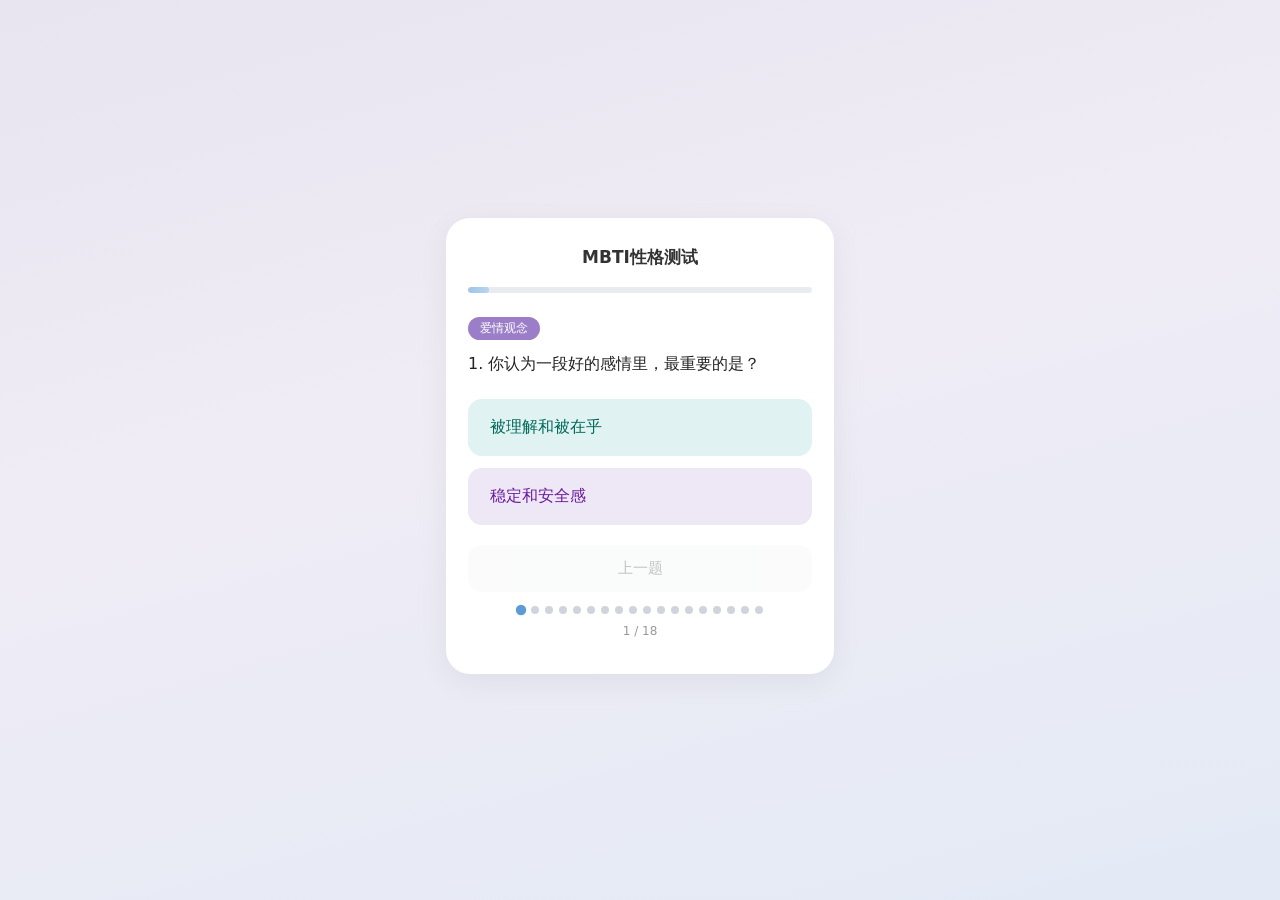
==== question.html @ 8c8fcd7d "first commit Made-with: Cursor" ====
<!DOCTYPE html>
<html lang="zh-CN">
  <head>
    <meta charset="UTF-8" />
    <meta name="viewport" content="width=device-width, initial-scale=1, viewport-fit=cover" />
    <title>MBTI性格测试</title>
    <link rel="stylesheet" href="css/common.css" />
    <style>
      .page-question {
        background: linear-gradient(165deg, #e8e4f0 0%, #f0ecf5 40%, #e3eaf5 100%);
        min-height: 100vh;
      }

      .page-question .app-shell {
        justify-content: center;
        padding: 24px 16px 32px;
      }

      .card-question {
        background: var(--bg-card);
        border-radius: var(--radius-card);
        box-shadow: var(--shadow-card);
        padding: 28px 22px 36px;
        position: relative;
      }

      .card-question__title {
        text-align: center;
        font-size: 17px;
        font-weight: 600;
        color: #333;
        margin: 0 0 18px;
      }

      .progress {
        height: 6px;
        border-radius: 999px;
        background: #e8ecf0;
        overflow: hidden;
        margin-bottom: 24px;
      }

      .progress__bar {
        height: 100%;
        border-radius: 999px;
        background: linear-gradient(90deg, #9ec5e8, #b8d4ef);
        transition: width 0.35s cubic-bezier(0.4, 0, 0.2, 1);
      }

      .category-tag {
        display: inline-block;
        font-size: 12px;
        color: #fff;
        background: #9c7ec8;
        border-radius: 999px;
        padding: 3px 12px;
        margin-bottom: 12px;
        font-weight: 500;
      }

      .card-question__q {
        font-size: 16px;
        line-height: 1.55;
        color: #222;
        margin: 0 0 22px;
        text-align: left;
      }

      .btn-stack {
        display: flex;
        flex-direction: column;
        gap: 12px;
      }

      .btn-choice {
        width: 100%;
        padding: 16px 20px;
        border-radius: var(--radius-btn);
        font-size: 16px;
        font-weight: 500;
        transition: transform 0.12s ease, background 0.15s ease, color 0.15s ease;
        border: 2px solid transparent;
        text-align: left;
      }

      .btn-choice:active {
        transform: scale(0.97);
      }

      .btn-choice--a {
        background: #e0f2f1;
        color: #00695c;
      }

      .btn-choice--a.selected {
        background: #00695c;
        color: #fff;
        border-color: #004d40;
      }

      .btn-choice--b {
        background: #ede7f6;
        color: #6a1b9a;
      }

      .btn-choice--b.selected {
        background: #6a1b9a;
        color: #fff;
        border-color: #4a148c;
      }

      .btn-prev {
        margin-top: 8px;
        width: 100%;
        padding: 14px 20px;
        border-radius: var(--radius-btn);
        font-size: 15px;
        color: #555;
        background: #f3f4f6;
        transition: background 0.15s, opacity 0.15s;
      }

      .btn-prev:disabled {
        opacity: 0.35;
        cursor: not-allowed;
      }

      .btn-submit {
        margin-top: 8px;
        width: 100%;
        padding: 14px 20px;
        border-radius: var(--radius-btn);
        font-size: 15px;
        color: #fff;
        background: var(--green-primary);
        display: none;
      }

      .btn-submit:active {
        transform: scale(0.97);
      }

      .card-question__pill-wrap {
        display: flex;
        justify-content: center;
        margin-top: 20px;
      }

      .dots {
        display: flex;
        gap: 6px;
        justify-content: center;
        margin-top: 14px;
        flex-wrap: wrap;
      }

      .dot {
        width: 8px;
        height: 8px;
        border-radius: 50%;
        background: #d0d5dd;
        transition: background 0.2s;
      }

      .dot.answered {
        background: var(--green-primary);
      }

      .dot.current {
        background: #5c9bd6;
        transform: scale(1.3);
      }

      .question-counter {
        text-align: center;
        font-size: 12px;
        color: var(--text-light);
        margin-top: 10px;
      }
    </style>
  </head>
  <body class="page-question">
    <div class="app-shell">
      <main class="card-question" aria-label="答题区域">
        <h1 class="card-question__title">MBTI性格测试</h1>
        <div class="progress" role="progressbar" aria-label="答题进度">
          <div class="progress__bar" id="progressBar"></div>
        </div>
        <div class="category-tag" id="categoryTag"></div>
        <p class="card-question__q" id="questionText"></p>
        <div class="btn-stack">
          <button type="button" class="btn-choice btn-choice--a" id="btnA"></button>
          <button type="button" class="btn-choice btn-choice--b" id="btnB"></button>
          <button type="button" class="btn-prev" id="btnPrev" disabled>上一题</button>
          <button type="button" class="btn-submit" id="btnSubmit">查看结果</button>
        </div>
        <div class="dots" id="dotsContainer"></div>
        <div class="question-counter" id="questionCounter"></div>
       
      </main>
    </div>

    <script>
      /* ─────────────── 题目数据 ─────────────── */
      const QUESTIONS = [
        // ── 爱情观念 ──
        {
          id: 1, category: '爱情观念',
          text: '1. 你认为一段好的感情里，最重要的是？',
          A: '被理解和被在乎', B: '稳定和安全感'
        },
        {
          id: 2, category: '爱情观念',
          text: '2. 如果你和对方吵架了，你会怎么做？',
          A: '当下说清楚，冷战不超过一天', B: '需要冷静一下再聊'
        },
        {
          id: 3, category: '爱情观念',
          text: '3. 你更倾向于选择？',
          A: '一个很爱你但你没感觉的人', B: '一个你很爱但对方没那么爱你的人'
        },
        {
          id: 4, category: '爱情观念',
          text: '4. 约会时对方临时有事取消，你会？',
          A: '有点失落但理解，想下次再约', B: '有点生气，需要对方补偿'
        },
        {
          id: 5, category: '爱情观念',
          text: '5. 你觉得恋爱中保持一定的独立空间重要吗？',
          A: '非常重要，距离感是健康的', B: '不重要，恋爱了就该黏在一起'
        },
        {
          id: 6, category: '爱情观念',
          text: '6. 对方触碰了你的底线但道歉了，你会？',
          A: '可以给一次机会', B: '没有下次'
        },
        // ── 三观 ──
        {
          id: 7, category: '三观',
          text: '7. 你觉得一个人最大的成功是？',
          A: '家庭幸福、心态平和', B: '事业有成、经济自由'
        },
        {
          id: 8, category: '三观',
          text: '8. 你更愿意过什么样的生活？',
          A: '稳定安逸，早九晚六', B: '有挑战性，愿意为梦想折腾'
        },
        {
          id: 9, category: '三观',
          text: '9. 如果你听到有人在背后说另一个朋友的坏话，你会？',
          A: '不参与也不传，但也听听', B: '直接打断，提醒对方'
        },
        {
          id: 10, category: '三观',
          text: '10. 你认为"面子"重要吗？',
          A: '不重要，做自己就好', B: '重要，有些事不能让步'
        },
        {
          id: 11, category: '三观',
          text: '11. 你更愿意把时间花在？',
          A: '提升自己、学习新东西', B: '维护关系、多陪身边人'
        },
        {
          id: 12, category: '三观',
          text: '12. 如果朋友找你借了一笔钱很久没还，你会？',
          A: '直接问他', B: '等他主动提，不太好意思催'
        },
        // ── 家庭观念 ──
        {
          id: 13, category: '家庭观念',
          text: '13. 你以后想要孩子吗？',
          A: '想要（1个或多个）', B: '不想要 / 不确定'
        },
        {
          id: 14, category: '家庭观念',
          text: '14. 你理想的婚后生活是？',
          A: '和双方父母保持一定距离，单独住', B: '能和父母住在一起更温馨'
        },
        {
          id: 15, category: '家庭观念',
          text: '15. 春节 / 长假你更倾向于？',
          A: '回老家陪父母', B: '和伴侣出去旅游'
        },
        {
          id: 16, category: '家庭观念',
          text: '16. 关于做饭和做家务，你觉得应该是？',
          A: '两个人共同分担', B: '有一方多承担一些也没关系'
        },
        {
          id: 17, category: '家庭观念',
          text: '17. 对方家里有什么事需要用钱，你会？',
          A: '尽力帮忙，不分你我', B: '可以帮，但要量力而行'
        },
        {
          id: 18, category: '家庭观念',
          text: '18. 如果你和伴侣对未来规划出现分歧，你会？',
          A: '妥协一部分，努力磨合', B: '坚持自己的底线，分歧不能忍'
        },
      ];

      /* ─────────────── 状态 ─────────────── */
      const TOTAL   = QUESTIONS.length;
      const answers = new Array(TOTAL).fill(null); // null | 'A' | 'B'
      let cur = 0;

      /* ─────────────── DOM ─────────────── */
      const $ = id => document.getElementById(id);
      const progressBar   = $('progressBar');
      const categoryTag   = $('categoryTag');
      const questionText  = $('questionText');
      const btnA          = $('btnA');
      const btnB          = $('btnB');
      const btnPrev       = $('btnPrev');
      const btnSubmit     = $('btnSubmit');
      const dotsContainer = $('dotsContainer');
      const questionCounter = $('questionCounter');

      /* ─────────────── 渲染进度点 ─────────────── */
      function buildDots() {
        dotsContainer.innerHTML = '';
        QUESTIONS.forEach((_, i) => {
          const d = document.createElement('div');
          d.className = 'dot';
          dotsContainer.appendChild(d);
        });
      }

      function refreshDots() {
        const dots = dotsContainer.querySelectorAll('.dot');
        dots.forEach((d, i) => {
          d.className = 'dot';
          if (answers[i] !== null) d.classList.add('answered');
          if (i === cur)            d.classList.add('current');
        });
      }

      /* ─────────────── 渲染当前题目 ─────────────── */
      function render() {
        const pct = Math.round(((cur + 1) / TOTAL) * 100);
        progressBar.style.width = pct + '%';

        const q = QUESTIONS[cur];
        questionText.textContent = q.text;
        btnA.textContent = q.A;
        btnB.textContent = q.B;

        // 分类标签
        categoryTag.textContent = q.category;

        // 选中高亮
        btnA.classList.toggle('selected', answers[cur] === 'A');
        btnB.classList.toggle('selected', answers[cur] === 'B');

        btnPrev.disabled = cur === 0;

        // 最后一题且已作答 → 显示提交按钮
        btnSubmit.style.display = (cur === TOTAL - 1 && answers[cur] !== null) ? 'block' : 'none';

        questionCounter.textContent = `${cur + 1} / ${TOTAL}`;
        refreshDots();
      }

      /* ─────────────── 选择答案 ─────────────── */
      function pick(value) {
        answers[cur] = value;
        render();
        if (cur < TOTAL - 1) {
          cur++;
          render();
        }
      }

      /* ─────────────── 事件绑定 ─────────────── */
      btnA.addEventListener('click', () => pick('A'));
      btnB.addEventListener('click', () => pick('B'));
      btnPrev.addEventListener('click', () => {
        if (cur > 0) { cur--; render(); }
      });
      btnSubmit.addEventListener('click', () => {
        localStorage.setItem('mbti_answers', JSON.stringify(answers));
        window.location.href = 'result.html';
      });

      /* ─────────────── 启动 ─────────────── */
      localStorage.removeItem('mbti_answers');
      localStorage.removeItem('mbti_done');

      buildDots();
      render();
    </script>
  </body>
</html>
---- css/common.css ----
/* MBTI / SBTI 测试 — 共享变量与基础样式 */
:root {
  --bg-page: #f5f6f8;
  --bg-card: #ffffff;
  --green-primary: #43a047;
  --green-soft: #e8f5e9;
  --text-main: #1a1a1a;
  --text-muted: #666666;
  --text-light: #999999;
  --radius-card: 24px;
  --radius-btn: 14px;
  --shadow-card: 0 8px 32px rgba(0, 0, 0, 0.06);
  --shadow-pill: 0 2px 8px rgba(0, 0, 0, 0.08);
  --font-sans: system-ui, -apple-system, "PingFang SC", "Hiragino Sans GB",
    "Microsoft YaHei", sans-serif;
  --font-hand: "Ma Shan Zheng", "STKaiti", "Kaiti SC", "KaiTi", cursive;
  --font-serif-title: "Noto Serif SC", "Songti SC", "SimSun", serif;
}

*,
*::before,
*::after {
  box-sizing: border-box;
}

body {
  margin: 0;
  min-height: 100vh;
  font-family: var(--font-sans);
  color: var(--text-main);
  -webkit-font-smoothing: antialiased;
}

a {
  color: inherit;
  text-decoration: none;
}

button {
  font-family: inherit;
  cursor: pointer;
  border: none;
}

.app-shell {
  max-width: 420px;
  margin: 0 auto;
  min-height: 100vh;
  padding: 16px;
  display: flex;
  flex-direction: column;
  align-items: stretch;
}

.pill-tag {
  display: inline-block;
  padding: 6px 14px;
  font-size: 12px;
  color: var(--text-muted);
  background: #fff;
  border: 1px solid #e8e8e8;
  border-radius: 999px;
  box-shadow: var(--shadow-pill);
}
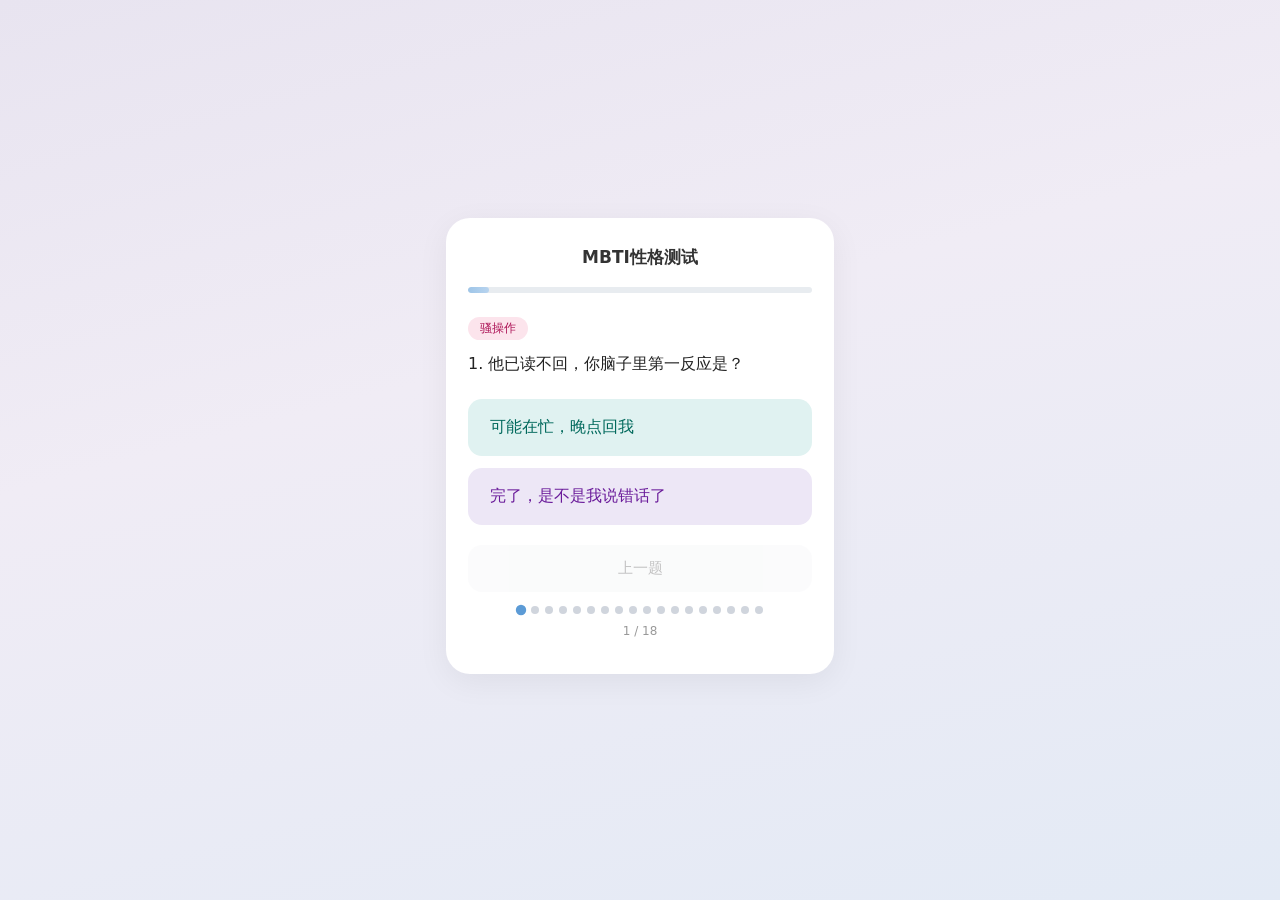
==== commit 97c319d9: "更新题目：换成骚气风格，增加骚操作/感情观/日常发疯三大分类 Made-with: Cursor" ====
--- a/question.html
+++ b/question.html
@@ -50,8 +50,6 @@
       .category-tag {
         display: inline-block;
         font-size: 12px;
-        color: #fff;
-        background: #9c7ec8;
         border-radius: 999px;
         padding: 3px 12px;
         margin-bottom: 12px;
@@ -203,98 +201,98 @@
     <script>
       /* ─────────────── 题目数据 ─────────────── */
       const QUESTIONS = [
-        // ── 爱情观念 ──
-        {
-          id: 1, category: '爱情观念',
-          text: '1. 你认为一段好的感情里，最重要的是？',
-          A: '被理解和被在乎', B: '稳定和安全感'
-        },
-        {
-          id: 2, category: '爱情观念',
-          text: '2. 如果你和对方吵架了，你会怎么做？',
-          A: '当下说清楚，冷战不超过一天', B: '需要冷静一下再聊'
-        },
-        {
-          id: 3, category: '爱情观念',
-          text: '3. 你更倾向于选择？',
-          A: '一个很爱你但你没感觉的人', B: '一个你很爱但对方没那么爱你的人'
-        },
-        {
-          id: 4, category: '爱情观念',
-          text: '4. 约会时对方临时有事取消，你会？',
-          A: '有点失落但理解，想下次再约', B: '有点生气，需要对方补偿'
-        },
-        {
-          id: 5, category: '爱情观念',
-          text: '5. 你觉得恋爱中保持一定的独立空间重要吗？',
-          A: '非常重要，距离感是健康的', B: '不重要，恋爱了就该黏在一起'
-        },
-        {
-          id: 6, category: '爱情观念',
-          text: '6. 对方触碰了你的底线但道歉了，你会？',
-          A: '可以给一次机会', B: '没有下次'
-        },
-        // ── 三观 ──
-        {
-          id: 7, category: '三观',
-          text: '7. 你觉得一个人最大的成功是？',
-          A: '家庭幸福、心态平和', B: '事业有成、经济自由'
-        },
-        {
-          id: 8, category: '三观',
-          text: '8. 你更愿意过什么样的生活？',
-          A: '稳定安逸，早九晚六', B: '有挑战性，愿意为梦想折腾'
-        },
-        {
-          id: 9, category: '三观',
-          text: '9. 如果你听到有人在背后说另一个朋友的坏话，你会？',
-          A: '不参与也不传，但也听听', B: '直接打断，提醒对方'
-        },
-        {
-          id: 10, category: '三观',
-          text: '10. 你认为"面子"重要吗？',
-          A: '不重要，做自己就好', B: '重要，有些事不能让步'
-        },
-        {
-          id: 11, category: '三观',
-          text: '11. 你更愿意把时间花在？',
-          A: '提升自己、学习新东西', B: '维护关系、多陪身边人'
-        },
-        {
-          id: 12, category: '三观',
-          text: '12. 如果朋友找你借了一笔钱很久没还，你会？',
-          A: '直接问他', B: '等他主动提，不太好意思催'
-        },
-        // ── 家庭观念 ──
-        {
-          id: 13, category: '家庭观念',
-          text: '13. 你以后想要孩子吗？',
-          A: '想要（1个或多个）', B: '不想要 / 不确定'
-        },
-        {
-          id: 14, category: '家庭观念',
-          text: '14. 你理想的婚后生活是？',
-          A: '和双方父母保持一定距离，单独住', B: '能和父母住在一起更温馨'
-        },
-        {
-          id: 15, category: '家庭观念',
-          text: '15. 春节 / 长假你更倾向于？',
-          A: '回老家陪父母', B: '和伴侣出去旅游'
-        },
-        {
-          id: 16, category: '家庭观念',
-          text: '16. 关于做饭和做家务，你觉得应该是？',
-          A: '两个人共同分担', B: '有一方多承担一些也没关系'
-        },
-        {
-          id: 17, category: '家庭观念',
-          text: '17. 对方家里有什么事需要用钱，你会？',
-          A: '尽力帮忙，不分你我', B: '可以帮，但要量力而行'
-        },
-        {
-          id: 18, category: '家庭观念',
-          text: '18. 如果你和伴侣对未来规划出现分歧，你会？',
-          A: '妥协一部分，努力磨合', B: '坚持自己的底线，分歧不能忍'
+        // ── 骚操作 ──
+        {
+          id: 1, category: '骚操作',
+          text: '1. 他已读不回，你脑子里第一反应是？',
+          A: '可能在忙，晚点回我', B: '完了，是不是我说错话了'
+        },
+        {
+          id: 2, category: '骚操作',
+          text: '2. 你发了一条超精心修图的朋友圈，结果点赞数只有 3 个，你会？',
+          A: '无所谓，反正我自己开心', B: '删掉，这图配不上我的颜值'
+        },
+        {
+          id: 3, category: '骚操作',
+          text: '3. 和暧昧对象聊天到深夜，他说"困了先睡了"，你会？',
+          A: '回个晚安，继续刷剧', B: '盯着对话框等，想他到底睡了没'
+        },
+        {
+          id: 4, category: '骚操作',
+          text: '4. 他发了个朋友圈，和一个你不认识的异性的合照，你会？',
+          A: '点个赞表情包，心里记下这名字', B: '评论区打字又删，删了又打'
+        },
+        {
+          id: 5, category: '骚操作',
+          text: '5. 他主动找你说了一句话，你回完之后等了很久没下文，你会？',
+          A: '不等了，该干嘛干嘛', B: '开始后悔是不是不该回那么短'
+        },
+        {
+          id: 6, category: '骚操作',
+          text: '6. 吵架的时候，你最常做的事是？',
+          A: '疯狂打字发消息，写小作文', B: '不说话，等对方先道歉'
+        },
+        // ── 感情观 ──
+        {
+          id: 7, category: '感情观',
+          text: '7. 你觉得恋爱里最不能忍的是什么？',
+          A: '冷暴力，读完不回', B: '翻旧账，吵架拿前任说事'
+        },
+        {
+          id: 8, category: '感情观',
+          text: '8. 你更喜欢什么样的追求方式？',
+          A: '直接带我去吃好吃的，别墨迹', B: '慢慢来，先聊一个月再说'
+        },
+        {
+          id: 9, category: '感情观',
+          text: '9. 对方没有秒回你消息时，你会？',
+          A: '该干嘛干嘛，不当回事', B: '打开对话框看三遍，想他干嘛去了'
+        },
+        {
+          id: 10, category: '感情观',
+          text: '10. 如果你发现男朋友给别的女生朋友圈点赞了，你会？',
+          A: '当没看见，反正就一个赞', B: '去翻那女生是谁，到底什么关系'
+        },
+        {
+          id: 11, category: '感情观',
+          text: '11. 你觉得"舔"这个字对你来说？',
+          A: '绝对不舔，谁先认真谁输', B: '遇到对的可以舔，不丢人'
+        },
+        {
+          id: 12, category: '感情观',
+          text: '12. 分手之后，你会？',
+          A: '拉黑删除清空，快速翻篇', B: '保留联系方式，偶尔偷看动态'
+        },
+        // ── 日常发疯 ──
+        {
+          id: 13, category: '日常发疯',
+          text: '13. 周末你一个人在家，你通常会？',
+          A: '看书学习提升自己', B: '点外卖刷剧躺一天'
+        },
+        {
+          id: 14, category: '日常发疯',
+          text: '14. 你最受不了哪种室友？',
+          A: '带异性回来过夜还不说', B: '用你东西不打招呼，用完不还'
+        },
+        {
+          id: 15, category: '日常发疯',
+          text: '15. 你妈在亲戚面前说你的黑历史，你会？',
+          A: '笑着配合，回头再说', B: '当场黑脸，拉她到一边说'
+        },
+        {
+          id: 16, category: '日常发疯',
+          text: '16. 在群里有人阴阳怪气你，你通常怎么应对？',
+          A: '不回复，心里拉黑他', B: '直接怼回去，别惹我'
+        },
+        {
+          id: 17, category: '日常发疯',
+          text: '17. 你在朋友圈发自拍，闺蜜评论区说"丑死了"，你会？',
+          A: '怼回去：滚，你才丑', B: '当她开玩笑，笑着骂一句'
+        },
+        {
+          id: 18, category: '日常发疯',
+          text: '18. 你觉得自己本质上是个？',
+          A: '外表高冷，内心想很多', B: '纯粹搞笑女，疯疯癫癫的那种'
         },
       ];
 
@@ -344,8 +342,16 @@
         btnA.textContent = q.A;
         btnB.textContent = q.B;
 
-        // 分类标签
+        // 分类标签颜色
+        var catColorMap = {
+          '骚操作':  { bg: '#fce4ec', color: '#ad1457' },
+          '感情观':  { bg: '#ede7f6', color: '#6a1b9a' },
+          '日常发疯':{ bg: '#e8f5e9', color: '#2e7d32' }
+        };
+        var catStyle = catColorMap[q.category] || { bg: '#9c7ec8', color: '#fff' };
         categoryTag.textContent = q.category;
+        categoryTag.style.background = catStyle.bg;
+        categoryTag.style.color = catStyle.color;
 
         // 选中高亮
         btnA.classList.toggle('selected', answers[cur] === 'A');
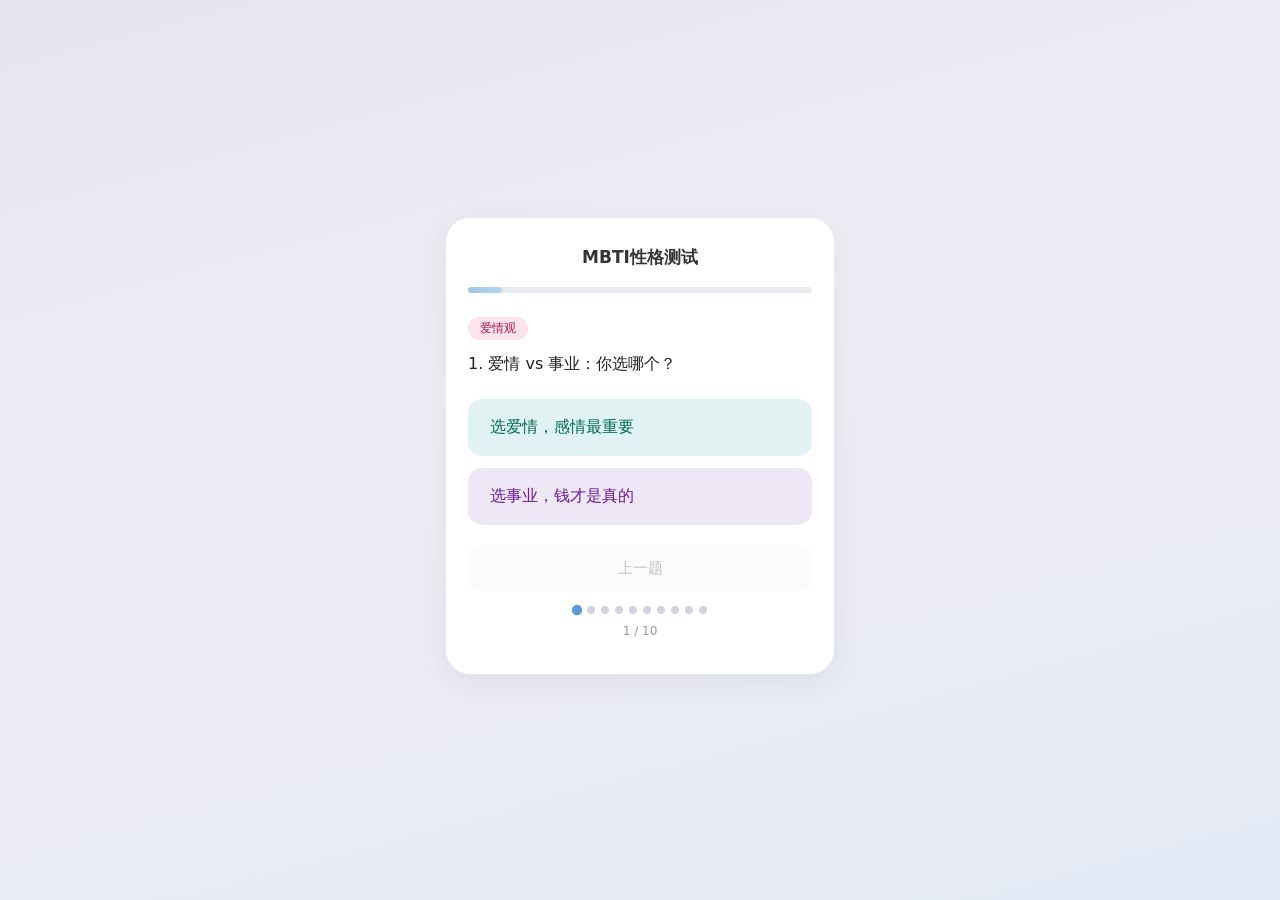
==== commit e7cf5bc2: "更新题目：换成童锦程风格的10道爱情观选择题 Made-with: Cursor" ====
--- a/question.html
+++ b/question.html
@@ -201,98 +201,55 @@
     <script>
       /* ─────────────── 题目数据 ─────────────── */
       const QUESTIONS = [
-        // ── 骚操作 ──
-        {
-          id: 1, category: '骚操作',
-          text: '1. 他已读不回，你脑子里第一反应是？',
-          A: '可能在忙，晚点回我', B: '完了，是不是我说错话了'
-        },
-        {
-          id: 2, category: '骚操作',
-          text: '2. 你发了一条超精心修图的朋友圈，结果点赞数只有 3 个，你会？',
-          A: '无所谓，反正我自己开心', B: '删掉，这图配不上我的颜值'
-        },
-        {
-          id: 3, category: '骚操作',
-          text: '3. 和暧昧对象聊天到深夜，他说"困了先睡了"，你会？',
-          A: '回个晚安，继续刷剧', B: '盯着对话框等，想他到底睡了没'
-        },
-        {
-          id: 4, category: '骚操作',
-          text: '4. 他发了个朋友圈，和一个你不认识的异性的合照，你会？',
-          A: '点个赞表情包，心里记下这名字', B: '评论区打字又删，删了又打'
-        },
-        {
-          id: 5, category: '骚操作',
-          text: '5. 他主动找你说了一句话，你回完之后等了很久没下文，你会？',
-          A: '不等了，该干嘛干嘛', B: '开始后悔是不是不该回那么短'
-        },
-        {
-          id: 6, category: '骚操作',
-          text: '6. 吵架的时候，你最常做的事是？',
-          A: '疯狂打字发消息，写小作文', B: '不说话，等对方先道歉'
-        },
-        // ── 感情观 ──
-        {
-          id: 7, category: '感情观',
-          text: '7. 你觉得恋爱里最不能忍的是什么？',
-          A: '冷暴力，读完不回', B: '翻旧账，吵架拿前任说事'
-        },
-        {
-          id: 8, category: '感情观',
-          text: '8. 你更喜欢什么样的追求方式？',
-          A: '直接带我去吃好吃的，别墨迹', B: '慢慢来，先聊一个月再说'
-        },
-        {
-          id: 9, category: '感情观',
-          text: '9. 对方没有秒回你消息时，你会？',
-          A: '该干嘛干嘛，不当回事', B: '打开对话框看三遍，想他干嘛去了'
-        },
-        {
-          id: 10, category: '感情观',
-          text: '10. 如果你发现男朋友给别的女生朋友圈点赞了，你会？',
-          A: '当没看见，反正就一个赞', B: '去翻那女生是谁，到底什么关系'
-        },
-        {
-          id: 11, category: '感情观',
-          text: '11. 你觉得"舔"这个字对你来说？',
-          A: '绝对不舔，谁先认真谁输', B: '遇到对的可以舔，不丢人'
-        },
-        {
-          id: 12, category: '感情观',
-          text: '12. 分手之后，你会？',
-          A: '拉黑删除清空，快速翻篇', B: '保留联系方式，偶尔偷看动态'
-        },
-        // ── 日常发疯 ──
-        {
-          id: 13, category: '日常发疯',
-          text: '13. 周末你一个人在家，你通常会？',
-          A: '看书学习提升自己', B: '点外卖刷剧躺一天'
-        },
-        {
-          id: 14, category: '日常发疯',
-          text: '14. 你最受不了哪种室友？',
-          A: '带异性回来过夜还不说', B: '用你东西不打招呼，用完不还'
-        },
-        {
-          id: 15, category: '日常发疯',
-          text: '15. 你妈在亲戚面前说你的黑历史，你会？',
-          A: '笑着配合，回头再说', B: '当场黑脸，拉她到一边说'
-        },
-        {
-          id: 16, category: '日常发疯',
-          text: '16. 在群里有人阴阳怪气你，你通常怎么应对？',
-          A: '不回复，心里拉黑他', B: '直接怼回去，别惹我'
-        },
-        {
-          id: 17, category: '日常发疯',
-          text: '17. 你在朋友圈发自拍，闺蜜评论区说"丑死了"，你会？',
-          A: '怼回去：滚，你才丑', B: '当她开玩笑，笑着骂一句'
-        },
-        {
-          id: 18, category: '日常发疯',
-          text: '18. 你觉得自己本质上是个？',
-          A: '外表高冷，内心想很多', B: '纯粹搞笑女，疯疯癫癫的那种'
+        {
+          id: 1, category: '爱情观',
+          text: '1. 爱情 vs 事业：你选哪个？',
+          A: '选爱情，感情最重要', B: '选事业，钱才是真的'
+        },
+        {
+          id: 2, category: '爱情观',
+          text: '2. 有 10 元给你 9 元 vs 有 100 万给你 10 万：恋爱你选哪个？',
+          A: '有10元给我9元的', B: '有100万给我10万的'
+        },
+        {
+          id: 3, category: '爱情观',
+          text: '3. 爱你的人 vs 你爱的人：你选哪个？',
+          A: '先找爱我的，再追求两情相悦', B: '我爱的人，否则没意义'
+        },
+        {
+          id: 4, category: '爱情观',
+          text: '4. 有男朋友的女生 vs 单身女生：哪个更好追？',
+          A: '有男朋友的，只有一个竞争对手', B: '单身的，选择更多'
+        },
+        {
+          id: 5, category: '爱情观',
+          text: '5. 专一找女朋友 vs 找到后再专一：你选哪种方式？',
+          A: '先找到女朋友后再专一', B: '找的时候就要专一'
+        },
+        {
+          id: 6, category: '爱情观',
+          text: '6. 金钱买爱情 vs 真诚换爱情：你选哪种？',
+          A: '钱是给女人看的，不是给女人花的', B: '真诚才是必杀技'
+        },
+        {
+          id: 7, category: '爱情观',
+          text: '7. 心中无女人 vs 身边没女人：你选哪个？',
+          A: '心中无女人，保持清醒', B: '身边没女人，行动上也没有'
+        },
+        {
+          id: 8, category: '爱情观',
+          text: '8. 好女孩 vs 坏女孩：你怎么对待？',
+          A: '好女孩不辜负，坏女孩不浪费', B: '一视同仁，真心对待每个人'
+        },
+        {
+          id: 9, category: '爱情观',
+          text: '9. 一见钟情 vs 日久生情：你更相信哪个？',
+          A: '日久生情，相处后才真实', B: '一见钟情，感觉对了就冲'
+        },
+        {
+          id: 10, category: '爱情观',
+          text: '10. 公开恋情 vs 私下恋爱：你选哪种？',
+          A: '发誓可以，发朋友圈不行', B: '大大方方，爱就公开'
         },
       ];
 
@@ -342,16 +299,10 @@
         btnA.textContent = q.A;
         btnB.textContent = q.B;
 
-        // 分类标签颜色
-        var catColorMap = {
-          '骚操作':  { bg: '#fce4ec', color: '#ad1457' },
-          '感情观':  { bg: '#ede7f6', color: '#6a1b9a' },
-          '日常发疯':{ bg: '#e8f5e9', color: '#2e7d32' }
-        };
-        var catStyle = catColorMap[q.category] || { bg: '#9c7ec8', color: '#fff' };
-        categoryTag.textContent = q.category;
-        categoryTag.style.background = catStyle.bg;
-        categoryTag.style.color = catStyle.color;
+        // 分类标签颜色（统一爱情观风格）
+        categoryTag.style.background = '#fce4ec';
+        categoryTag.style.color = '#ad1457';
+        categoryTag.textContent = '爱情观';
 
         // 选中高亮
         btnA.classList.toggle('selected', answers[cur] === 'A');
